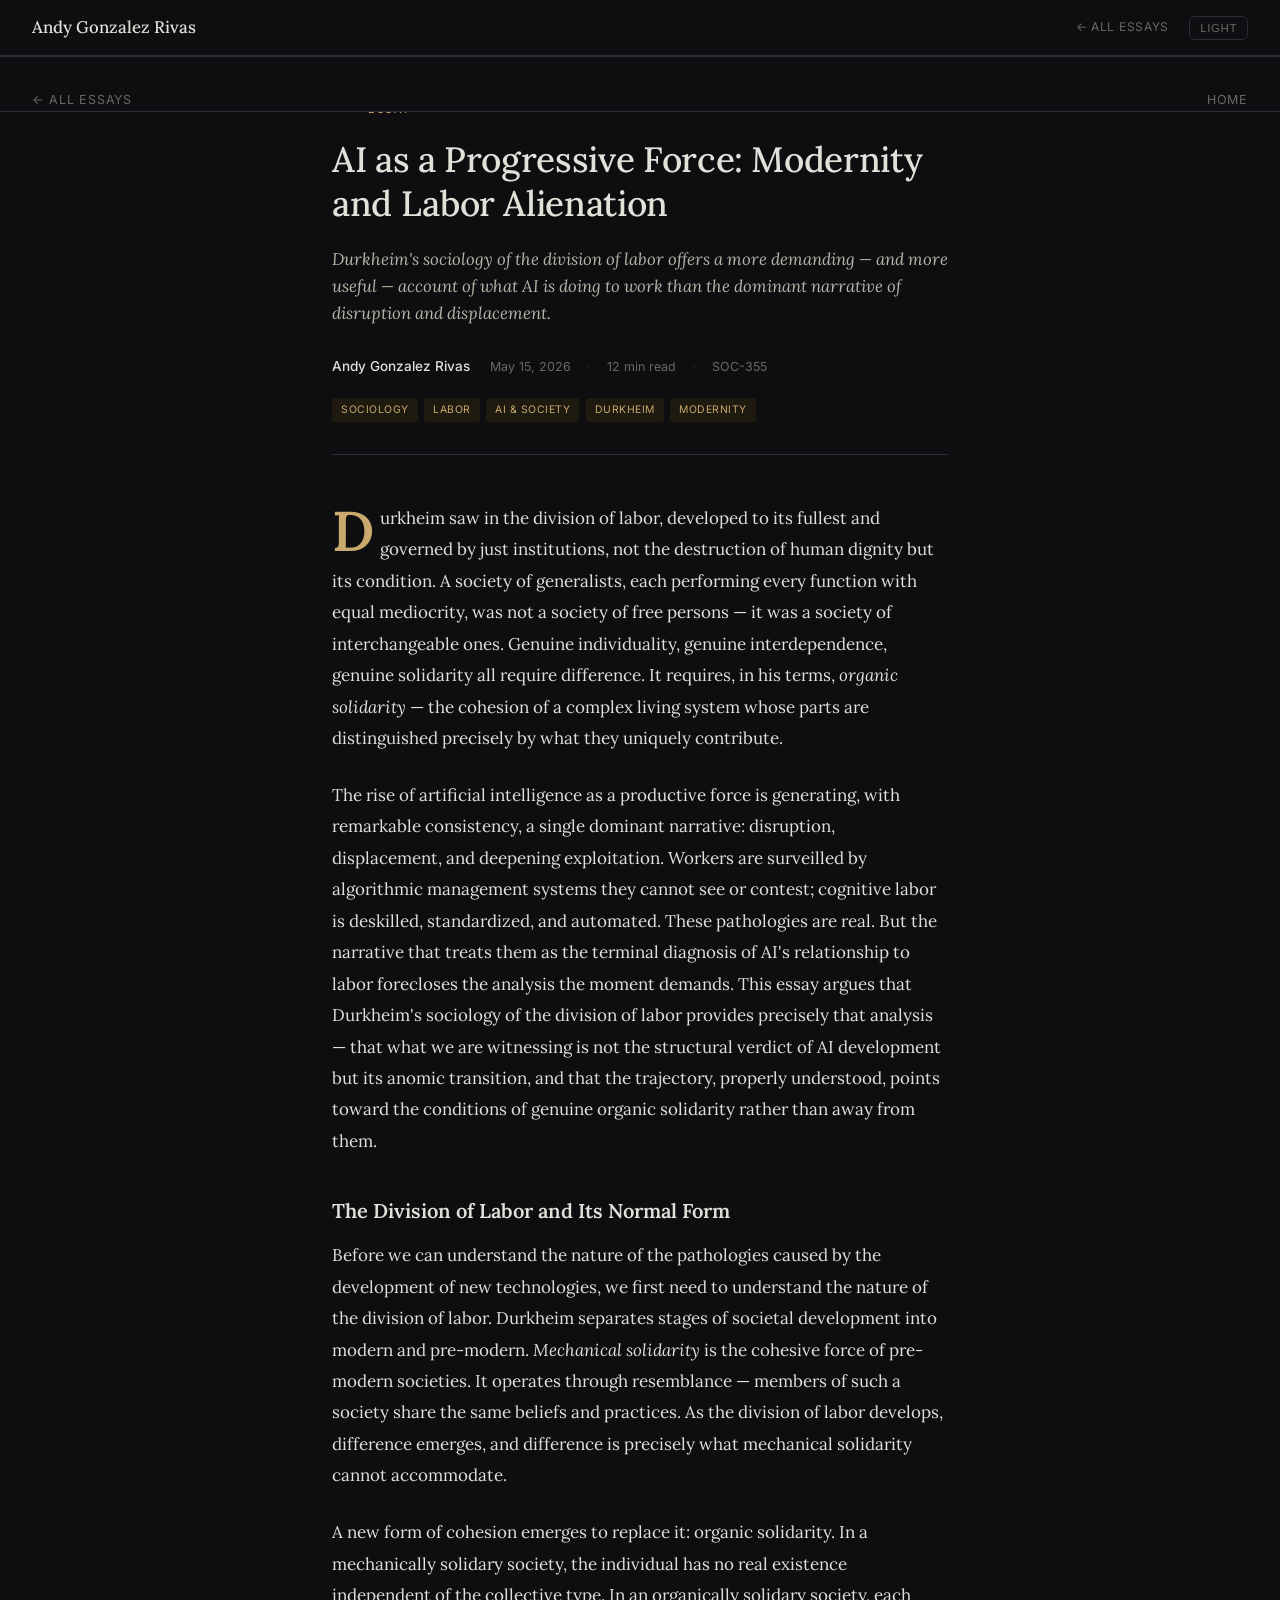
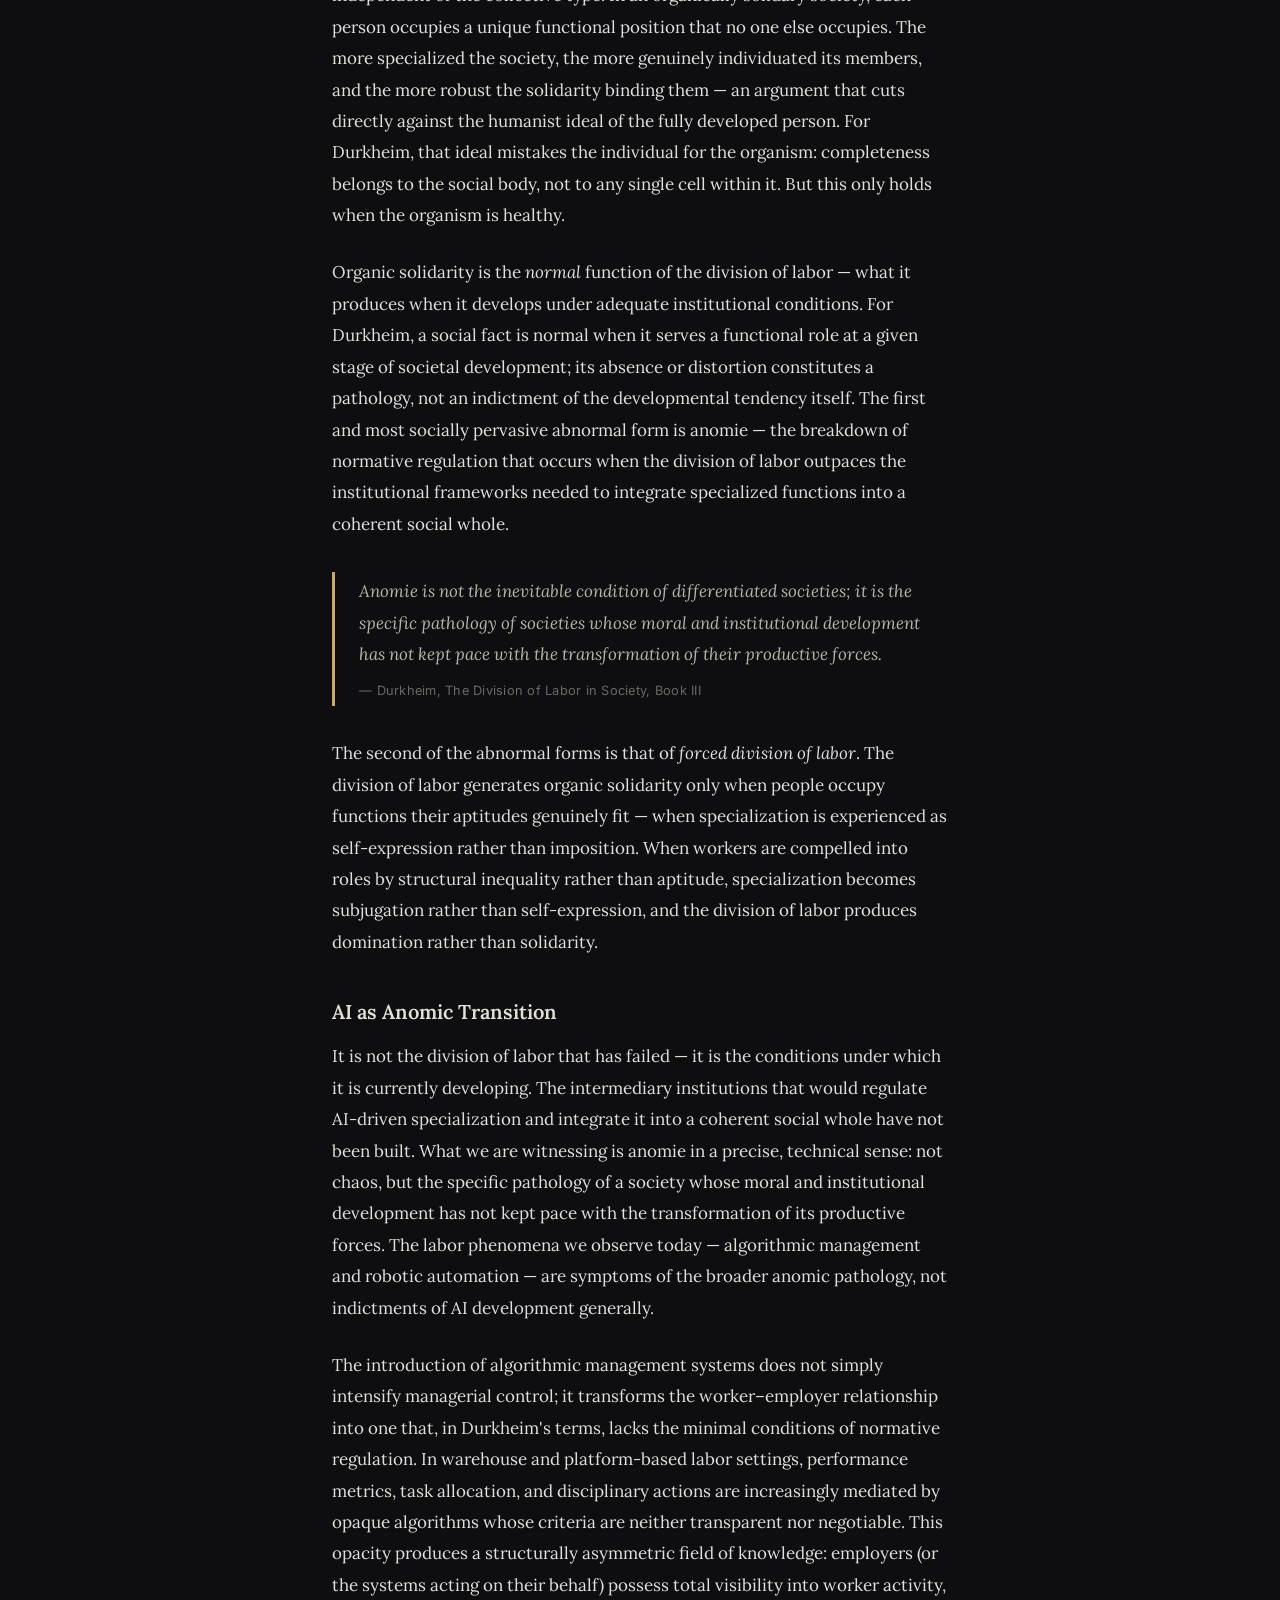
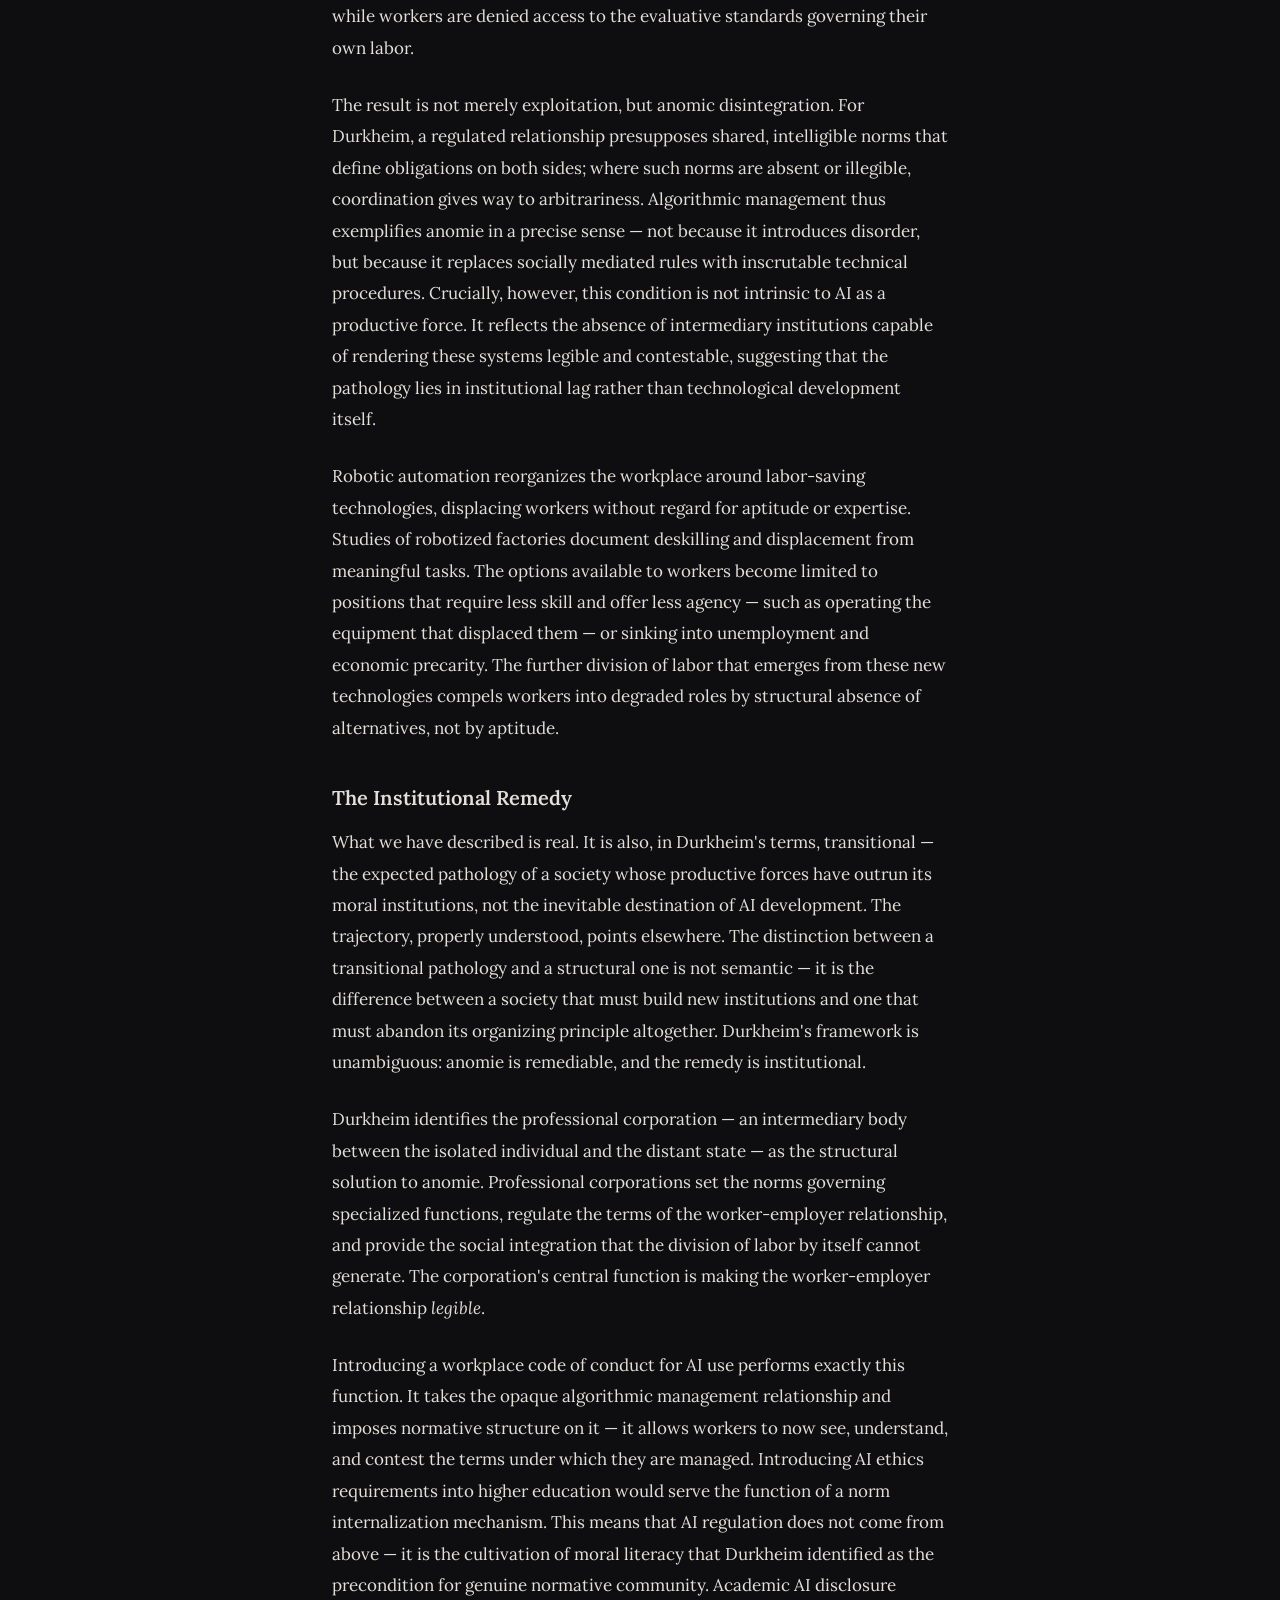
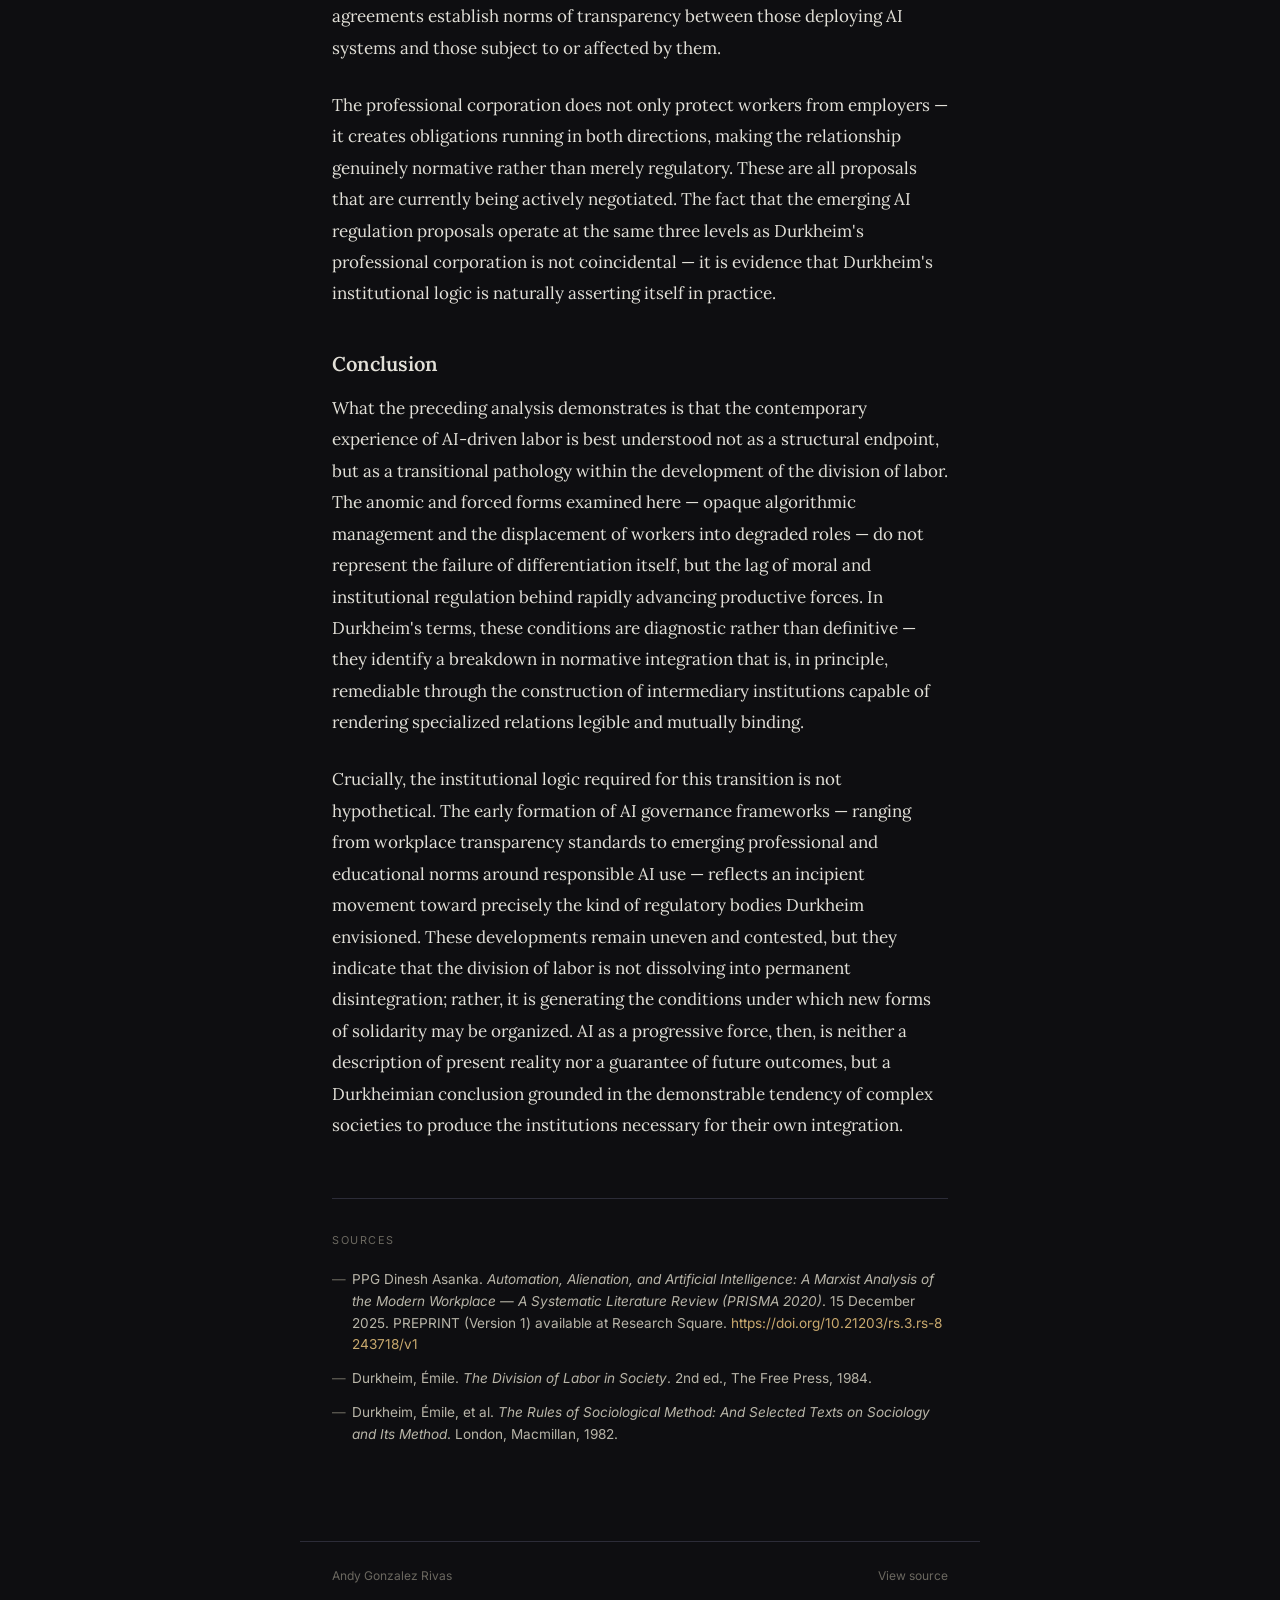
==== posts/ai-progressive-force-durkheim.html @ 1ab00a7b "Extract shared style.css; remove inline styles from all pages" ====
﻿<!DOCTYPE html>
<html lang="en" data-theme="dark">
<head>
  <meta charset="UTF-8" />
  <meta name="viewport" content="width=device-width, initial-scale=1.0" />
  <title>AI as a Progressive Force: Modernity and Labor Alienation — Andy Gonzalez Rivas</title>
  <link rel="preconnect" href="https://fonts.googleapis.com" />
  <link href="https://fonts.googleapis.com/css2?family=Lora:ital,wght@0,400;0,500;0,600;1,400;1,500&family=Inter:wght@300;400;500;600&display=swap" rel="stylesheet" />
  <link rel="stylesheet" href="../style.css" />
</head>
<body>

<nav>
  <div class="nav-logo"><a href="../index.html">Andy Gonzalez Rivas</a></div>
  <div class="nav-right">
    <a href="../index.html#essays" class="nav-back">← All essays</a>
    <button class="theme-toggle" onclick="toggleTheme()">Light</button>
  </div>
</nav>

<div class="article-wrapper">
  <header class="article-header">
    <div class="article-kicker">Essay</div>
    <h1 class="article-title">AI as a Progressive Force: Modernity and Labor Alienation</h1>
    <p class="article-subtitle">Durkheim's sociology of the division of labor offers a more demanding — and more useful — account of what AI is doing to work than the dominant narrative of disruption and displacement.</p>
    <div class="article-byline">
      <span class="byline-author">Andy Gonzalez Rivas</span>
      <div class="byline-meta">
        <span>May 15, 2026</span>
        <span class="dot">·</span>
        <span>12 min read</span>
        <span class="dot">·</span>
        <span>SOC-355</span>
      </div>
    </div>
    <div class="article-tags">
      <span class="tag">Sociology</span>
      <span class="tag">Labor</span>
      <span class="tag">AI &amp; Society</span>
      <span class="tag">Durkheim</span>
      <span class="tag">Modernity</span>
    </div>
  </header>

  <article class="article-body">

    <p>Durkheim saw in the division of labor, developed to its fullest and governed by just institutions, not the destruction of human dignity but its condition. A society of generalists, each performing every function with equal mediocrity, was not a society of free persons — it was a society of interchangeable ones. Genuine individuality, genuine interdependence, genuine solidarity all require difference. It requires, in his terms, <em>organic solidarity</em> — the cohesion of a complex living system whose parts are distinguished precisely by what they uniquely contribute.</p>

    <p>The rise of artificial intelligence as a productive force is generating, with remarkable consistency, a single dominant narrative: disruption, displacement, and deepening exploitation. Workers are surveilled by algorithmic management systems they cannot see or contest; cognitive labor is deskilled, standardized, and automated. These pathologies are real. But the narrative that treats them as the terminal diagnosis of AI's relationship to labor forecloses the analysis the moment demands. This essay argues that Durkheim's sociology of the division of labor provides precisely that analysis — that what we are witnessing is not the structural verdict of AI development but its anomic transition, and that the trajectory, properly understood, points toward the conditions of genuine organic solidarity rather than away from them.</p>

    <h2>The Division of Labor and Its Normal Form</h2>

    <p>Before we can understand the nature of the pathologies caused by the development of new technologies, we first need to understand the nature of the division of labor. Durkheim separates stages of societal development into modern and pre-modern. <em>Mechanical solidarity</em> is the cohesive force of pre-modern societies. It operates through resemblance — members of such a society share the same beliefs and practices. As the division of labor develops, difference emerges, and difference is precisely what mechanical solidarity cannot accommodate.</p>

    <p>A new form of cohesion emerges to replace it: organic solidarity. In a mechanically solidary society, the individual has no real existence independent of the collective type. In an organically solidary society, each person occupies a unique functional position that no one else occupies. The more specialized the society, the more genuinely individuated its members, and the more robust the solidarity binding them — an argument that cuts directly against the humanist ideal of the fully developed person. For Durkheim, that ideal mistakes the individual for the organism: completeness belongs to the social body, not to any single cell within it. But this only holds when the organism is healthy.</p>

    <p>Organic solidarity is the <em>normal</em> function of the division of labor — what it produces when it develops under adequate institutional conditions. For Durkheim, a social fact is normal when it serves a functional role at a given stage of societal development; its absence or distortion constitutes a pathology, not an indictment of the developmental tendency itself. The first and most socially pervasive abnormal form is anomie — the breakdown of normative regulation that occurs when the division of labor outpaces the institutional frameworks needed to integrate specialized functions into a coherent social whole.</p>

    <blockquote>
      Anomie is not the inevitable condition of differentiated societies; it is the specific pathology of societies whose moral and institutional development has not kept pace with the transformation of their productive forces.
      <cite>— Durkheim, The Division of Labor in Society, Book III</cite>
    </blockquote>

    <p>The second of the abnormal forms is that of <em>forced division of labor</em>. The division of labor generates organic solidarity only when people occupy functions their aptitudes genuinely fit — when specialization is experienced as self-expression rather than imposition. When workers are compelled into roles by structural inequality rather than aptitude, specialization becomes subjugation rather than self-expression, and the division of labor produces domination rather than solidarity.</p>

    <h2>AI as Anomic Transition</h2>

    <p>It is not the division of labor that has failed — it is the conditions under which it is currently developing. The intermediary institutions that would regulate AI-driven specialization and integrate it into a coherent social whole have not been built. What we are witnessing is anomie in a precise, technical sense: not chaos, but the specific pathology of a society whose moral and institutional development has not kept pace with the transformation of its productive forces. The labor phenomena we observe today — algorithmic management and robotic automation — are symptoms of the broader anomic pathology, not indictments of AI development generally.</p>

    <p>The introduction of algorithmic management systems does not simply intensify managerial control; it transforms the worker–employer relationship into one that, in Durkheim's terms, lacks the minimal conditions of normative regulation. In warehouse and platform-based labor settings, performance metrics, task allocation, and disciplinary actions are increasingly mediated by opaque algorithms whose criteria are neither transparent nor negotiable. This opacity produces a structurally asymmetric field of knowledge: employers (or the systems acting on their behalf) possess total visibility into worker activity, while workers are denied access to the evaluative standards governing their own labor.</p>

    <p>The result is not merely exploitation, but anomic disintegration. For Durkheim, a regulated relationship presupposes shared, intelligible norms that define obligations on both sides; where such norms are absent or illegible, coordination gives way to arbitrariness. Algorithmic management thus exemplifies anomie in a precise sense — not because it introduces disorder, but because it replaces socially mediated rules with inscrutable technical procedures. Crucially, however, this condition is not intrinsic to AI as a productive force. It reflects the absence of intermediary institutions capable of rendering these systems legible and contestable, suggesting that the pathology lies in institutional lag rather than technological development itself.</p>

    <p>Robotic automation reorganizes the workplace around labor-saving technologies, displacing workers without regard for aptitude or expertise. Studies of robotized factories document deskilling and displacement from meaningful tasks. The options available to workers become limited to positions that require less skill and offer less agency — such as operating the equipment that displaced them — or sinking into unemployment and economic precarity. The further division of labor that emerges from these new technologies compels workers into degraded roles by structural absence of alternatives, not by aptitude.</p>

    <h2>The Institutional Remedy</h2>

    <p>What we have described is real. It is also, in Durkheim's terms, transitional — the expected pathology of a society whose productive forces have outrun its moral institutions, not the inevitable destination of AI development. The trajectory, properly understood, points elsewhere. The distinction between a transitional pathology and a structural one is not semantic — it is the difference between a society that must build new institutions and one that must abandon its organizing principle altogether. Durkheim's framework is unambiguous: anomie is remediable, and the remedy is institutional.</p>

    <p>Durkheim identifies the professional corporation — an intermediary body between the isolated individual and the distant state — as the structural solution to anomie. Professional corporations set the norms governing specialized functions, regulate the terms of the worker-employer relationship, and provide the social integration that the division of labor by itself cannot generate. The corporation's central function is making the worker-employer relationship <em>legible</em>.</p>

    <p>Introducing a workplace code of conduct for AI use performs exactly this function. It takes the opaque algorithmic management relationship and imposes normative structure on it — it allows workers to now see, understand, and contest the terms under which they are managed. Introducing AI ethics requirements into higher education would serve the function of a norm internalization mechanism. This means that AI regulation does not come from above — it is the cultivation of moral literacy that Durkheim identified as the precondition for genuine normative community. Academic AI disclosure agreements establish norms of transparency between those deploying AI systems and those subject to or affected by them.</p>

    <p>The professional corporation does not only protect workers from employers — it creates obligations running in both directions, making the relationship genuinely normative rather than merely regulatory. These are all proposals that are currently being actively negotiated. The fact that the emerging AI regulation proposals operate at the same three levels as Durkheim's professional corporation is not coincidental — it is evidence that Durkheim's institutional logic is naturally asserting itself in practice.</p>

    <h2>Conclusion</h2>

    <p>What the preceding analysis demonstrates is that the contemporary experience of AI-driven labor is best understood not as a structural endpoint, but as a transitional pathology within the development of the division of labor. The anomic and forced forms examined here — opaque algorithmic management and the displacement of workers into degraded roles — do not represent the failure of differentiation itself, but the lag of moral and institutional regulation behind rapidly advancing productive forces. In Durkheim's terms, these conditions are diagnostic rather than definitive — they identify a breakdown in normative integration that is, in principle, remediable through the construction of intermediary institutions capable of rendering specialized relations legible and mutually binding.</p>

    <p>Crucially, the institutional logic required for this transition is not hypothetical. The early formation of AI governance frameworks — ranging from workplace transparency standards to emerging professional and educational norms around responsible AI use — reflects an incipient movement toward precisely the kind of regulatory bodies Durkheim envisioned. These developments remain uneven and contested, but they indicate that the division of labor is not dissolving into permanent disintegration; rather, it is generating the conditions under which new forms of solidarity may be organized. AI as a progressive force, then, is neither a description of present reality nor a guarantee of future outcomes, but a Durkheimian conclusion grounded in the demonstrable tendency of complex societies to produce the institutions necessary for their own integration.</p>

  </article>

  <section class="article-sources">
    <div class="sources-label">Sources</div>
    <ul class="sources-list">
      <li>PPG Dinesh Asanka. <em>Automation, Alienation, and Artificial Intelligence: A Marxist Analysis of the Modern Workplace — A Systematic Literature Review (PRISMA 2020)</em>. 15 December 2025. PREPRINT (Version 1) available at Research Square. <a href="https://doi.org/10.21203/rs.3.rs-8243718/v1" target="_blank">https://doi.org/10.21203/rs.3.rs-8243718/v1</a></li>
      <li>Durkheim, Émile. <em>The Division of Labor in Society</em>. 2nd ed., The Free Press, 1984.</li>
      <li>Durkheim, Émile, et al. <em>The Rules of Sociological Method: And Selected Texts on Sociology and Its Method</em>. London, Macmillan, 1982.</li>
    </ul>
  </section>

  <nav class="post-nav">
    <a href="../index.html#essays">← All essays</a>
    <a href="../index.html">Home</a>
  </nav>
</div>

<footer>
  <span>Andy Gonzalez Rivas</span>
  <a href="https://github.com/andy00091/andy00091.github.io" target="_blank">View source</a>
</footer>

<script>
  function toggleTheme() {
    const root = document.documentElement;
    const next = root.getAttribute('data-theme') === 'dark' ? 'light' : 'dark';
    root.setAttribute('data-theme', next);
    document.querySelector('.theme-toggle').textContent = next === 'dark' ? 'Light' : 'Dark';
    localStorage.setItem('theme', next);
  }
  const saved = localStorage.getItem('theme');
  if (saved) {
    document.documentElement.setAttribute('data-theme', saved);
    document.querySelector('.theme-toggle').textContent = saved === 'dark' ? 'Light' : 'Dark';
  }
</script>
</body>
</html>
---- style.css ----
/* ============================================================
   Tokens
   ============================================================ */
:root[data-theme="dark"] {
  --bg: #0e0e11;
  --bg2: #16161b;
  --bg3: #1e1e25;
  --border: #2c2c38;
  --text: #e2e0d8;
  --text-secondary: #b8b5a8;
  --muted: #6b6860;
  --accent: #c9a96e;
  --accent2: #d4b483;
  --tag-bg: #1e1a10;
  --tag-text: #c9a96e;
}
:root[data-theme="light"] {
  --bg: #f7f5f0;
  --bg2: #ffffff;
  --bg3: #eeebe4;
  --border: #dedad0;
  --text: #1a1814;
  --text-secondary: #4a4640;
  --muted: #9a9488;
  --accent: #8b6914;
  --accent2: #a07c1e;
  --tag-bg: #f0e8d4;
  --tag-text: #8b6914;
}

/* ============================================================
   Reset & base
   ============================================================ */
*, *::before, *::after { box-sizing: border-box; margin: 0; padding: 0; }
html { scroll-behavior: smooth; }

body {
  background: var(--bg);
  color: var(--text);
  font-family: 'Inter', sans-serif;
  font-size: 15px;
  line-height: 1.7;
  transition: background 0.3s, color 0.3s;
}

a { color: var(--accent); text-decoration: none; }
a:hover { text-decoration: underline; }

/* ============================================================
   Nav
   ============================================================ */
nav {
  position: fixed; top: 0; left: 0; right: 0; z-index: 100;
  display: flex; align-items: center; justify-content: space-between;
  padding: 0 2rem;
  height: 56px;
  background: var(--bg);
  border-bottom: 1px solid var(--border);
}
.nav-logo {
  font-family: 'Lora', serif;
  font-size: 1.05rem;
  font-weight: 500;
  color: var(--text);
}
.nav-logo a { color: inherit; }
.nav-logo a:hover { text-decoration: none; opacity: 0.75; }

.nav-links {
  display: flex; align-items: center; gap: 1.75rem;
}
.nav-links a,
.nav-back {
  font-size: 0.75rem;
  letter-spacing: 0.06em;
  text-transform: uppercase;
  color: var(--muted);
  transition: color 0.2s;
}
.nav-links a:hover,
.nav-back:hover { color: var(--accent); text-decoration: none; }

.nav-right { display: flex; align-items: center; gap: 1.25rem; }

.theme-toggle {
  background: none;
  border: 1px solid var(--border);
  color: var(--muted);
  border-radius: 6px;
  padding: 5px 10px;
  cursor: pointer;
  font-size: 0.72rem;
  letter-spacing: 0.05em;
  text-transform: uppercase;
  transition: all 0.2s;
}
.theme-toggle:hover { color: var(--text); border-color: var(--accent); }

/* ============================================================
   Shared primitives
   ============================================================ */
.tag {
  font-size: 0.65rem;
  background: var(--tag-bg);
  color: var(--tag-text);
  padding: 3px 9px;
  border-radius: 3px;
  letter-spacing: 0.05em;
  text-transform: uppercase;
}

.section-label,
.article-kicker-plain {
  font-size: 0.68rem;
  letter-spacing: 0.14em;
  text-transform: uppercase;
  color: var(--muted);
  margin-bottom: 2.5rem;
}

.btn {
  display: inline-flex; align-items: center; gap: 0.4rem;
  padding: 0.55rem 1.2rem;
  border-radius: 6px;
  font-size: 0.8rem;
  font-weight: 500;
  letter-spacing: 0.04em;
  cursor: pointer;
  transition: all 0.2s;
  border: none;
  text-transform: uppercase;
}
.btn-primary { background: var(--accent); color: var(--bg); }
.btn-primary:hover { opacity: 0.88; text-decoration: none; color: var(--bg); }
.btn-ghost { background: transparent; color: var(--muted); border: 1px solid var(--border); }
.btn-ghost:hover { color: var(--text); border-color: var(--accent); text-decoration: none; }

.rule hr { border: none; border-top: 1px solid var(--border); }

/* ============================================================
   Footer
   ============================================================ */
footer {
  border-top: 1px solid var(--border);
  padding: 1.5rem 2rem;
  max-width: 680px;
  margin: 0 auto;
  display: flex;
  justify-content: space-between;
  font-size: 0.75rem;
  color: var(--muted);
}
footer a { color: var(--muted); }
footer a:hover { color: var(--accent); text-decoration: none; }

/* ============================================================
   Index — Hero
   ============================================================ */
.hero {
  max-width: 680px;
  margin: 0 auto;
  padding: 130px 2rem 70px;
}
.hero-kicker {
  font-size: 0.72rem;
  letter-spacing: 0.14em;
  text-transform: uppercase;
  color: var(--accent);
  margin-bottom: 1.5rem;
}
.hero h1 {
  font-family: 'Lora', serif;
  font-size: clamp(2rem, 4.5vw, 3rem);
  font-weight: 500;
  line-height: 1.2;
  letter-spacing: -0.01em;
  margin-bottom: 1.25rem;
  color: var(--text);
}
.hero h1 em { font-style: italic; color: var(--accent2); }
.hero-bio {
  font-size: 1rem;
  color: var(--text-secondary);
  line-height: 1.75;
  max-width: 520px;
  margin-bottom: 2rem;
}
.hero-actions { display: flex; gap: 0.75rem; flex-wrap: wrap; }

/* ============================================================
   Index — Posts
   ============================================================ */
.posts-section {
  max-width: 680px;
  margin: 0 auto;
  padding: 3.5rem 2rem 5rem;
}

.featured-post {
  border: 1px solid var(--border);
  border-radius: 10px;
  background: var(--bg2);
  padding: 2rem 2rem 1.75rem;
  margin-bottom: 0.5rem;
  position: relative;
  overflow: hidden;
  cursor: pointer;
  transition: border-color 0.2s;
}
.featured-post::after {
  content: '';
  position: absolute;
  left: 0; top: 0; bottom: 0;
  width: 3px;
  background: var(--accent);
  border-radius: 2px 0 0 2px;
}
.featured-post:hover { border-color: var(--accent); }
.featured-kicker {
  font-size: 0.65rem;
  letter-spacing: 0.12em;
  text-transform: uppercase;
  color: var(--accent);
  margin-bottom: 0.75rem;
}
.featured-post .post-title {
  font-family: 'Lora', serif;
  font-size: 1.35rem;
  font-weight: 500;
  line-height: 1.35;
  color: var(--text);
  margin-bottom: 0.6rem;
}
.featured-post:hover .post-title { color: var(--accent2); }

.post-list { display: flex; flex-direction: column; }
.post-item {
  padding: 1.75rem 0;
  border-bottom: 1px solid var(--border);
  cursor: pointer;
}
.post-item:last-child { border-bottom: none; }
.post-item .post-title {
  font-family: 'Lora', serif;
  font-size: 1.05rem;
  font-weight: 500;
  color: var(--text);
  line-height: 1.4;
  margin-bottom: 0.45rem;
  transition: color 0.2s;
}
.post-item:hover .post-title { color: var(--accent); }

.post-excerpt {
  font-size: 0.9rem;
  color: var(--text-secondary);
  line-height: 1.65;
  margin-bottom: 1rem;
}
.post-meta {
  display: flex;
  align-items: center;
  gap: 1rem;
  flex-wrap: wrap;
}
.post-date { font-size: 0.72rem; color: var(--muted); letter-spacing: 0.04em; }
.post-read-time { font-size: 0.72rem; color: var(--muted); }
.post-tags { display: flex; gap: 0.4rem; flex-wrap: wrap; }

/* ============================================================
   Index — About
   ============================================================ */
.about-section {
  max-width: 680px;
  margin: 0 auto;
  padding: 0 2rem 6rem;
}
.about-card {
  background: var(--bg2);
  border: 1px solid var(--border);
  border-radius: 10px;
  padding: 2rem;
}
.about-card h3 {
  font-family: 'Lora', serif;
  font-size: 1rem;
  font-weight: 500;
  margin-bottom: 0.75rem;
}
.about-card p {
  font-size: 0.9rem;
  color: var(--text-secondary);
  line-height: 1.75;
  margin-bottom: 1rem;
}
.about-links { display: flex; gap: 1rem; flex-wrap: wrap; }
.about-links a {
  font-size: 0.75rem;
  letter-spacing: 0.06em;
  text-transform: uppercase;
  color: var(--muted);
  transition: color 0.2s;
}
.about-links a:hover { color: var(--accent); text-decoration: none; }

/* ============================================================
   Post page — Article
   ============================================================ */
.article-wrapper {
  max-width: 680px;
  margin: 0 auto;
  padding: 100px 2rem 6rem;
}

.article-header {
  margin-bottom: 3rem;
  padding-bottom: 2rem;
  border-bottom: 1px solid var(--border);
}
.article-kicker {
  font-size: 0.68rem;
  letter-spacing: 0.14em;
  text-transform: uppercase;
  color: var(--accent);
  margin-bottom: 1.25rem;
  display: flex;
  align-items: center;
  gap: 0.75rem;
}
.article-kicker::before {
  content: '';
  display: inline-block;
  width: 24px;
  height: 1px;
  background: var(--accent);
}
.article-title {
  font-family: 'Lora', serif;
  font-size: clamp(1.6rem, 4vw, 2.2rem);
  font-weight: 500;
  line-height: 1.25;
  letter-spacing: -0.01em;
  color: var(--text);
  margin-bottom: 1.25rem;
}
.article-subtitle {
  font-family: 'Lora', serif;
  font-size: 1.05rem;
  font-style: italic;
  color: var(--text-secondary);
  line-height: 1.6;
  margin-bottom: 1.75rem;
}
.article-byline {
  display: flex;
  align-items: center;
  gap: 1.25rem;
  flex-wrap: wrap;
}
.byline-author { font-size: 0.85rem; font-weight: 500; color: var(--text); }
.byline-meta { display: flex; gap: 1rem; align-items: center; }
.byline-meta span { font-size: 0.78rem; color: var(--muted); }
.byline-meta .dot { opacity: 0.4; }
.article-tags { display: flex; gap: 0.4rem; flex-wrap: wrap; margin-top: 1.25rem; }

.article-body {
  font-family: 'Lora', serif;
  font-size: 1.0625rem;
  line-height: 1.85;
  color: var(--text);
}
.article-body p { margin-bottom: 1.6rem; }
.article-body p:first-child::first-letter {
  font-size: 3.5rem;
  font-weight: 600;
  line-height: 0.85;
  float: left;
  margin-right: 0.1em;
  margin-top: 0.08em;
  color: var(--accent);
  font-family: 'Lora', serif;
}
.article-body h2 {
  font-family: 'Lora', serif;
  font-size: 1.25rem;
  font-weight: 600;
  color: var(--text);
  margin: 2.5rem 0 1rem;
  line-height: 1.35;
}
.article-body blockquote {
  border-left: 3px solid var(--accent);
  margin: 2rem 0;
  padding: 0.25rem 0 0.25rem 1.5rem;
  font-style: italic;
  color: var(--text-secondary);
}
.article-body cite {
  display: block;
  font-style: normal;
  font-size: 0.8rem;
  color: var(--muted);
  margin-top: 0.5rem;
  font-family: 'Inter', sans-serif;
  letter-spacing: 0.02em;
}

.article-sources {
  margin-top: 3.5rem;
  padding-top: 2rem;
  border-top: 1px solid var(--border);
}
.sources-label {
  font-family: 'Inter', sans-serif;
  font-size: 0.68rem;
  letter-spacing: 0.14em;
  text-transform: uppercase;
  color: var(--muted);
  margin-bottom: 1.25rem;
}
.sources-list { list-style: none; display: flex; flex-direction: column; gap: 0.75rem; }
.sources-list li {
  font-family: 'Inter', sans-serif;
  font-size: 0.85rem;
  color: var(--text-secondary);
  line-height: 1.6;
  padding-left: 1.25rem;
  position: relative;
}
.sources-list li::before { content: '—'; position: absolute; left: 0; color: var(--muted); }
.sources-list a { color: var(--accent); word-break: break-all; }

.post-nav {
  margin-top: 3.5rem;
  padding-top: 2rem;
  border-top: 1px solid var(--border);
  display: flex;
  justify-content: space-between;
  align-items: center;
}
.post-nav a {
  font-size: 0.78rem;
  letter-spacing: 0.06em;
  text-transform: uppercase;
  color: var(--muted);
  transition: color 0.2s;
}
.post-nav a:hover { color: var(--accent); text-decoration: none; }

/* ============================================================
   Responsive
   ============================================================ */
@media (max-width: 560px) {
  nav { padding: 0 1.25rem; }
  .hero, .posts-section, .about-section, .rule, .article-wrapper { padding-left: 1.25rem; padding-right: 1.25rem; }
  .article-body p:first-child::first-letter { font-size: 2.8rem; }
  footer { flex-direction: column; gap: 0.5rem; text-align: center; }
}
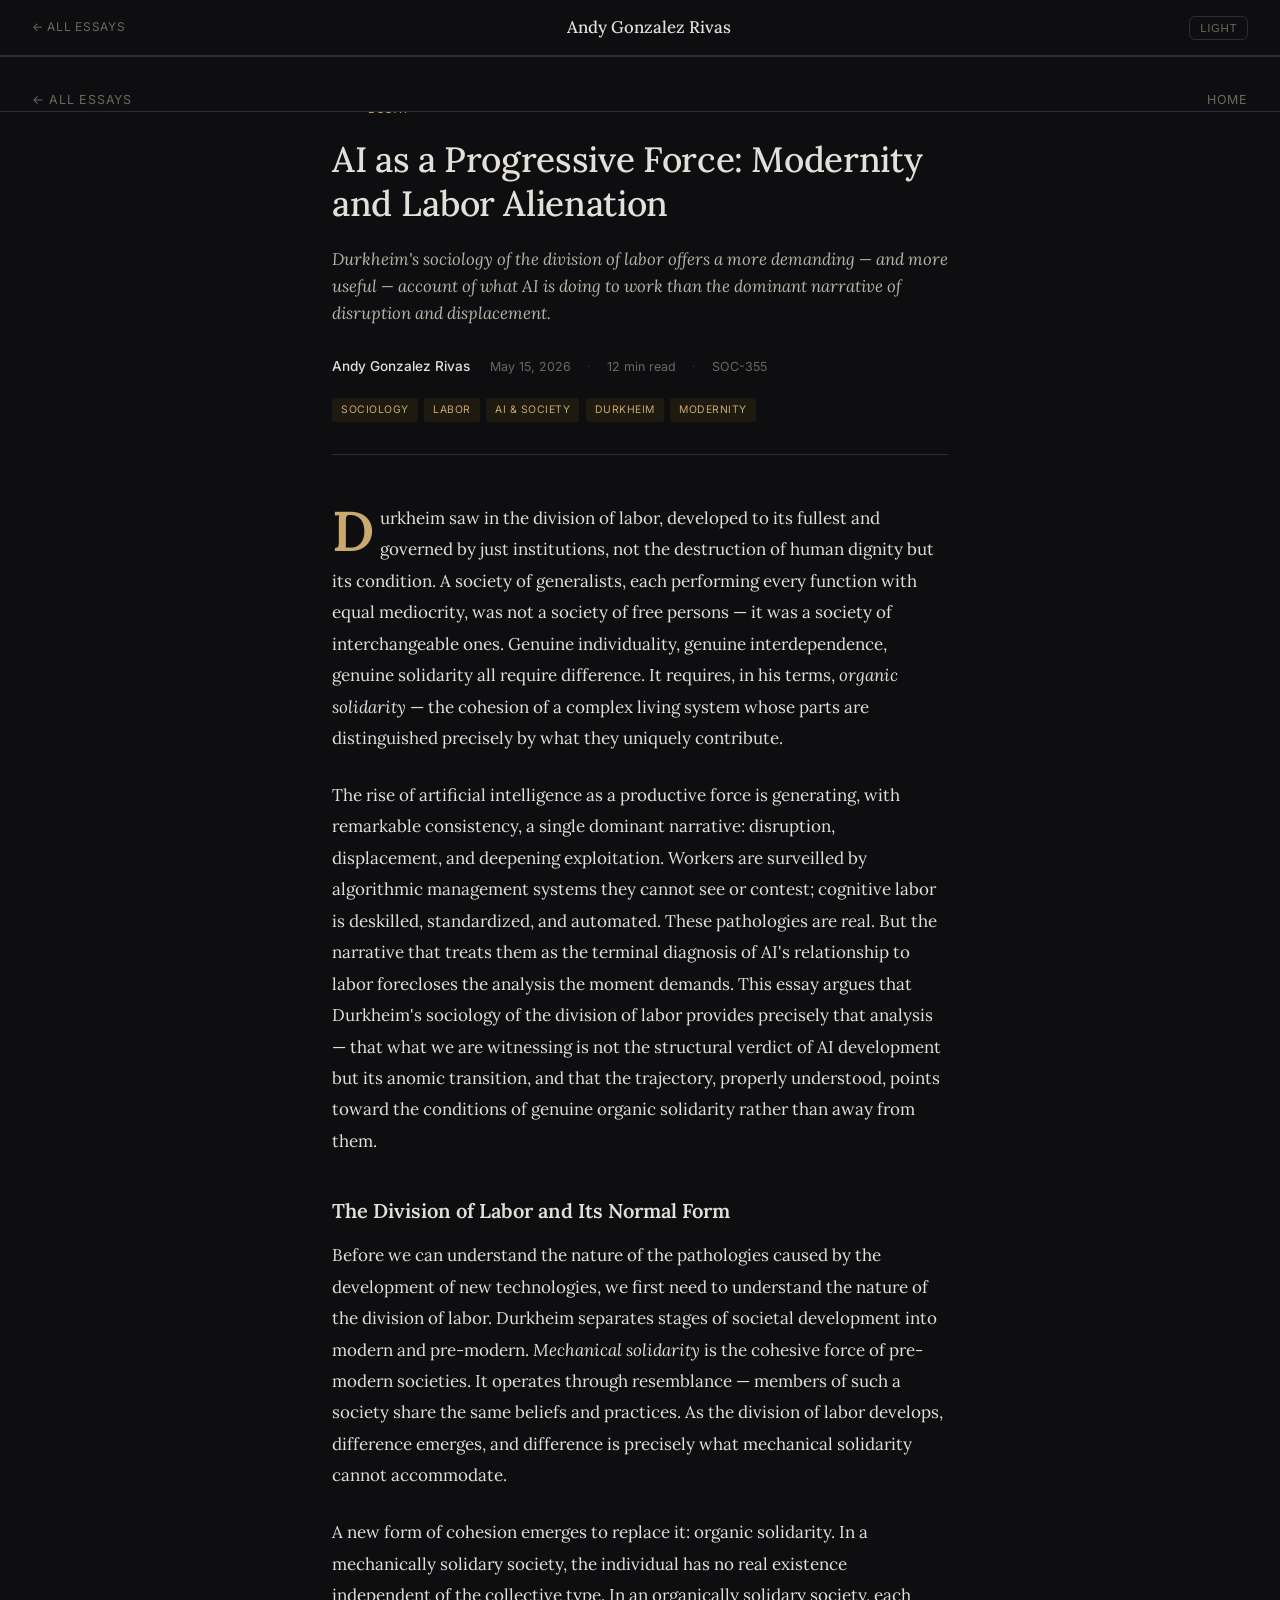
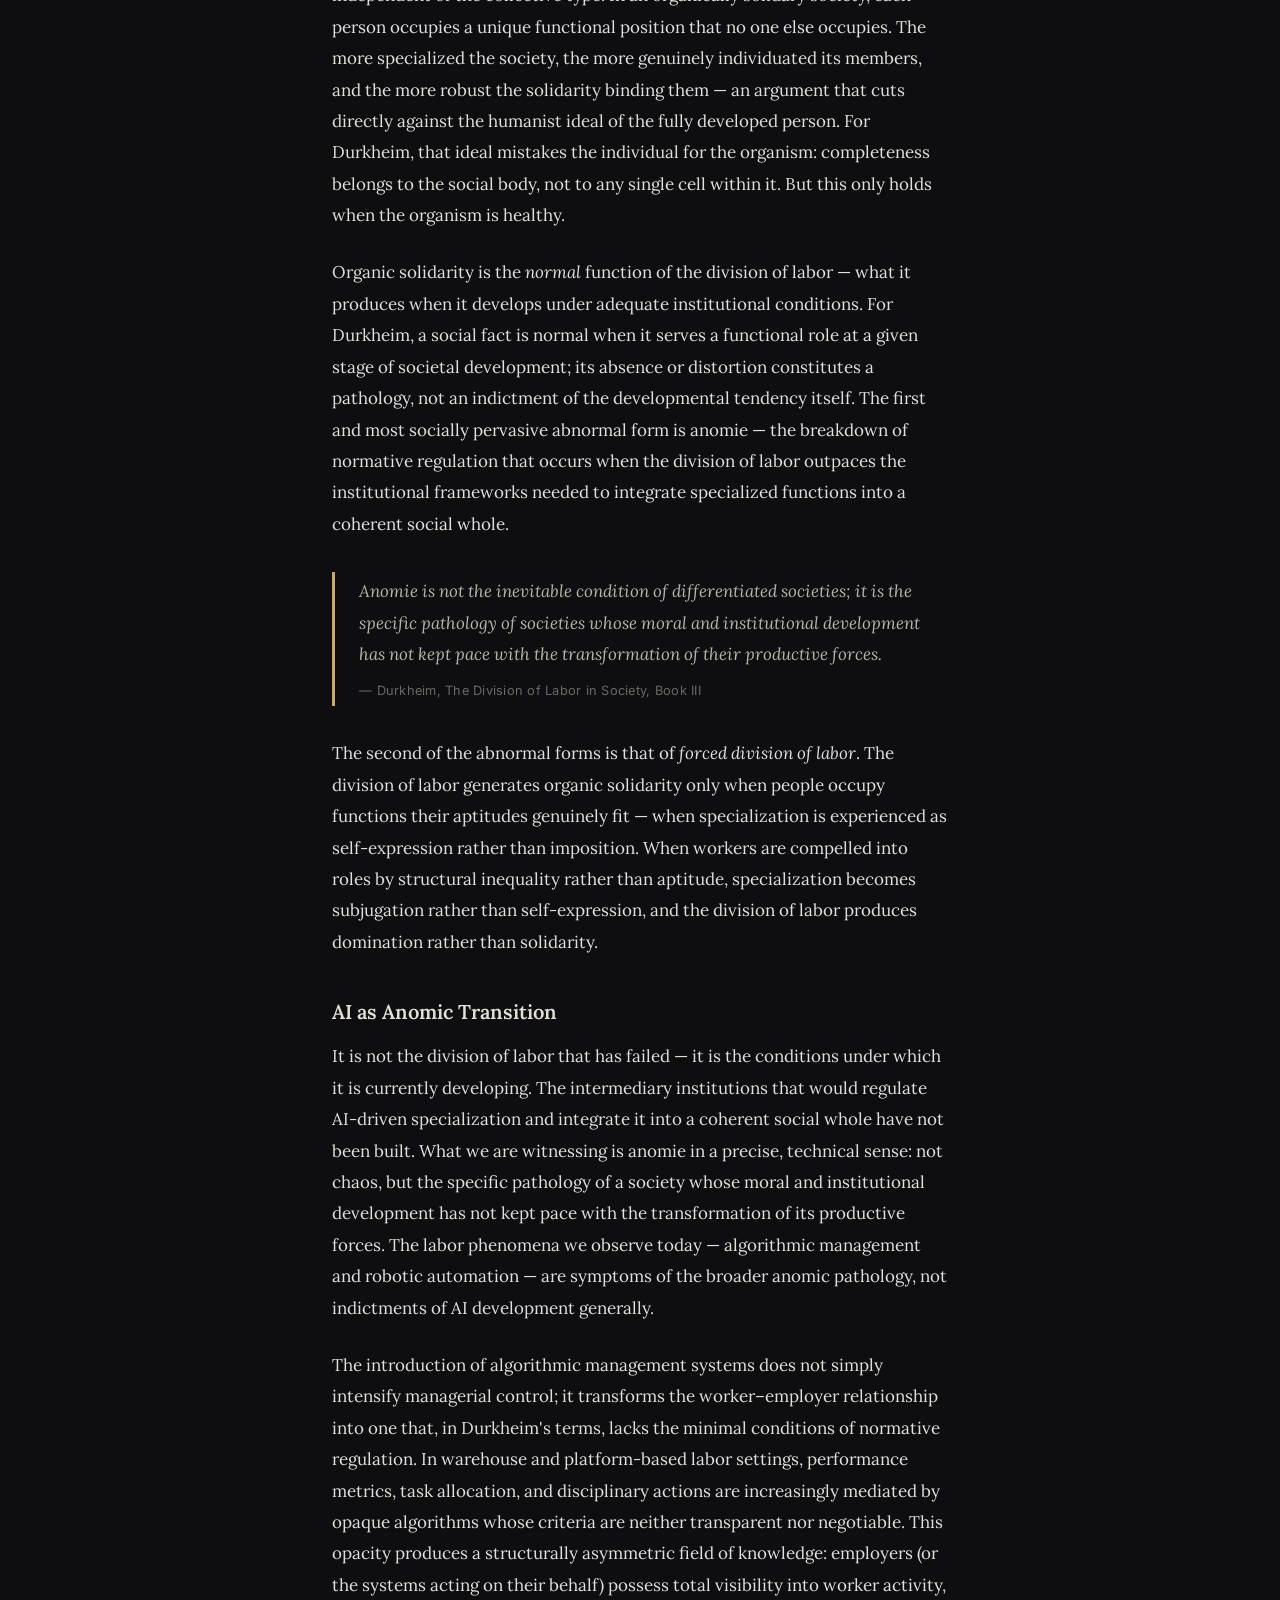
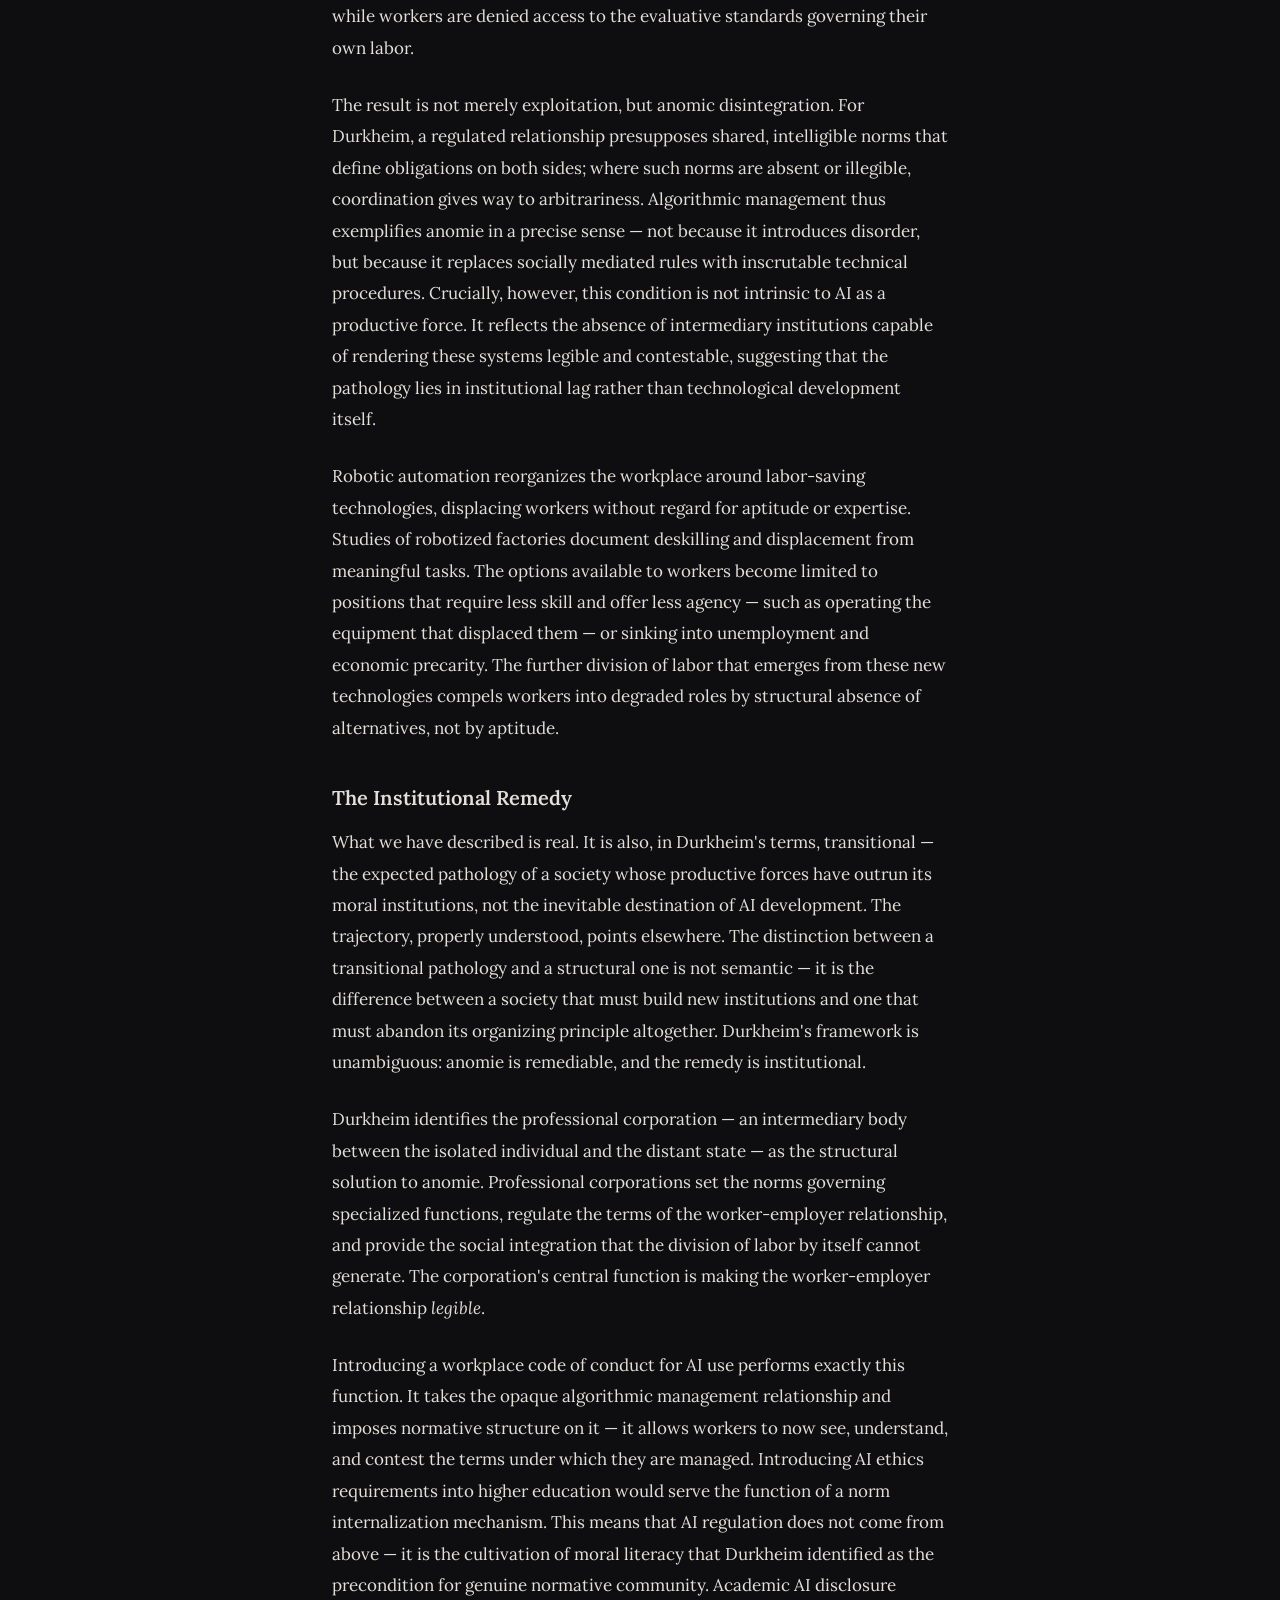
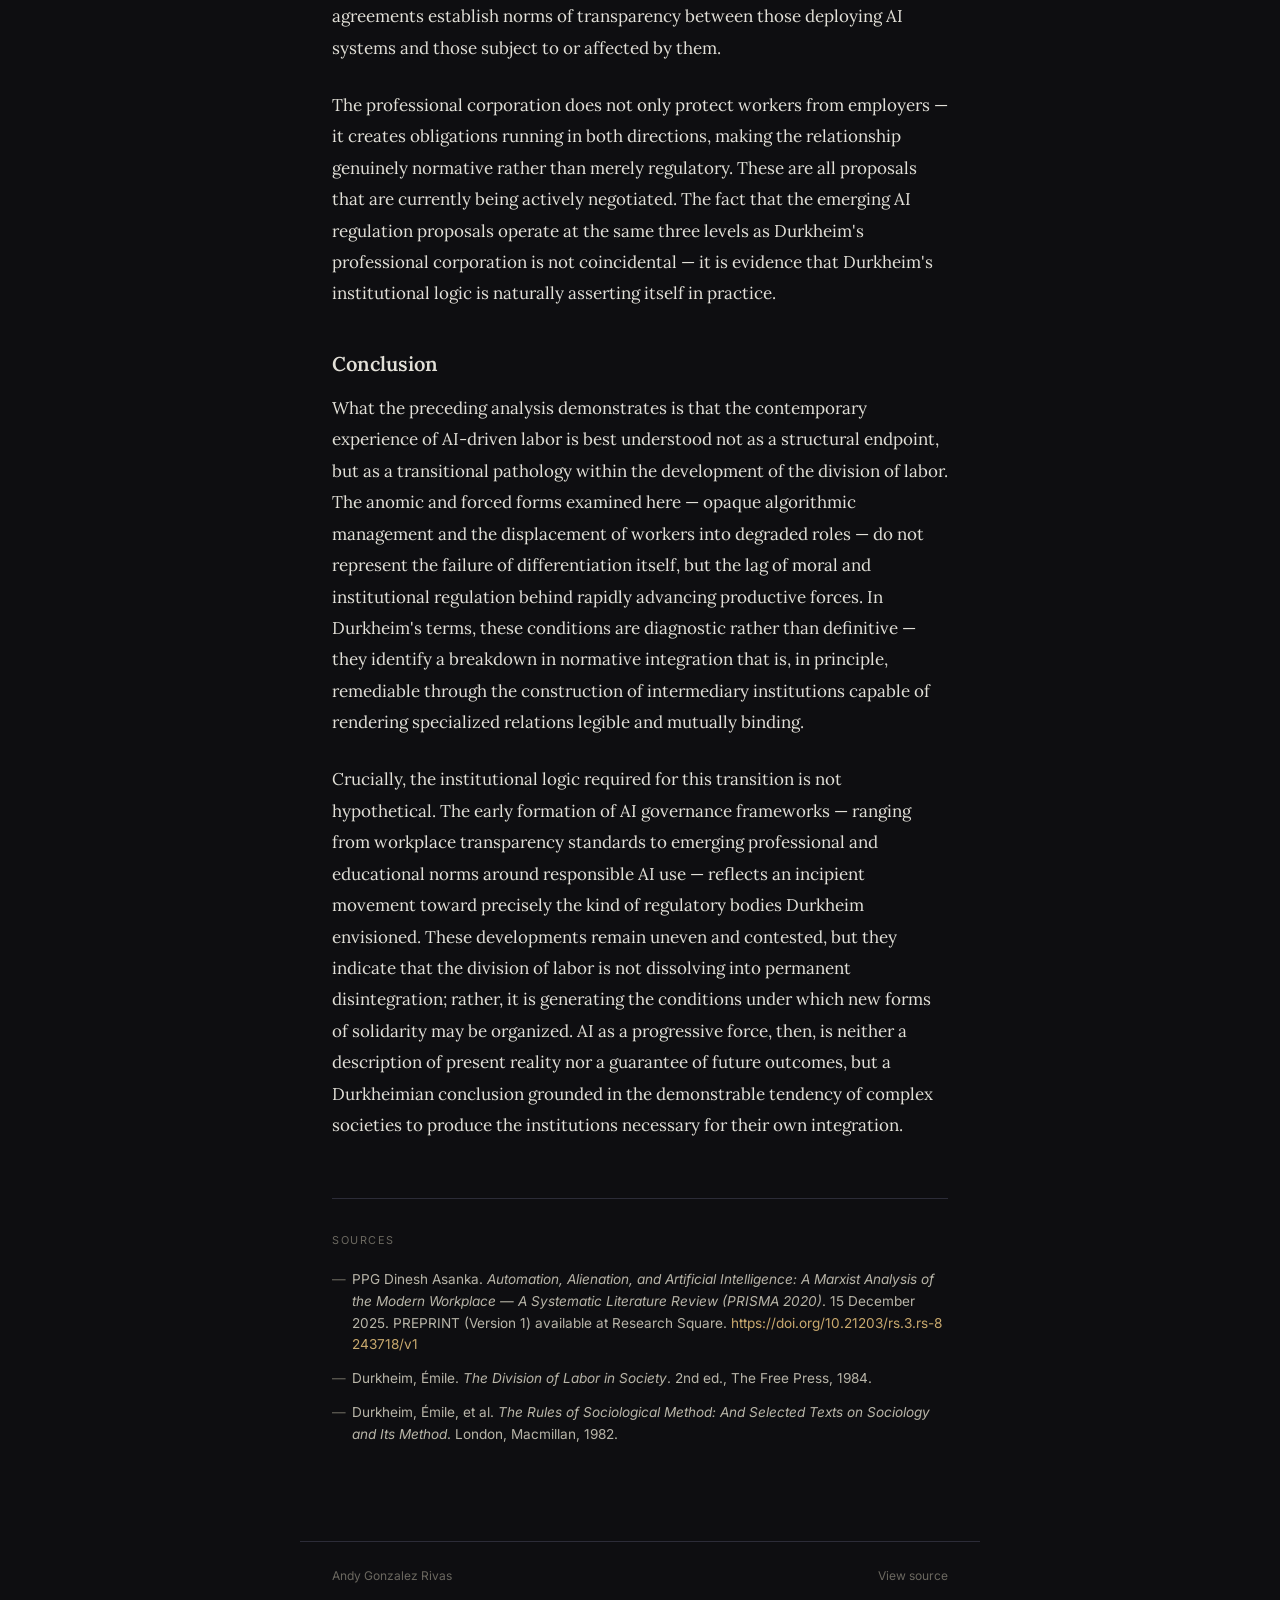
==== commit c0c6a261: "Fix mobile nav wrapping and post page nav layout" ====
--- a/posts/ai-progressive-force-durkheim.html
+++ b/posts/ai-progressive-force-durkheim.html
@@ -4,6 +4,27 @@
   <meta charset="UTF-8" />
   <meta name="viewport" content="width=device-width, initial-scale=1.0" />
   <title>AI as a Progressive Force: Modernity and Labor Alienation — Andy Gonzalez Rivas</title>
+  <meta name="description" content="Durkheim's sociology of the division of labor offers a more demanding account of what AI is doing to work than the dominant narrative of disruption and displacement." />
+  <meta name="author" content="Andy Gonzalez Rivas" />
+  <link rel="canonical" href="https://andy00091.github.io/posts/ai-progressive-force-durkheim.html" />
+
+  <!-- Open Graph -->
+  <meta property="og:type" content="article" />
+  <meta property="og:url" content="https://andy00091.github.io/posts/ai-progressive-force-durkheim.html" />
+  <meta property="og:title" content="AI as a Progressive Force: Modernity and Labor Alienation" />
+  <meta property="og:description" content="Durkheim's sociology of the division of labor offers a more demanding account of what AI is doing to work than the dominant narrative of disruption and displacement." />
+  <meta property="og:site_name" content="Andy Gonzalez Rivas" />
+  <meta property="article:published_time" content="2026-05-15" />
+  <meta property="article:author" content="Andy Gonzalez Rivas" />
+  <meta property="article:tag" content="Sociology" />
+  <meta property="article:tag" content="Labor" />
+  <meta property="article:tag" content="AI &amp; Society" />
+  <meta property="article:tag" content="Durkheim" />
+
+  <!-- Twitter / X card -->
+  <meta name="twitter:card" content="summary" />
+  <meta name="twitter:title" content="AI as a Progressive Force: Modernity and Labor Alienation" />
+  <meta name="twitter:description" content="Durkheim's sociology of the division of labor offers a more demanding account of what AI is doing to work than the dominant narrative of disruption and displacement." />
   <link rel="preconnect" href="https://fonts.googleapis.com" />
   <link href="https://fonts.googleapis.com/css2?family=Lora:ital,wght@0,400;0,500;0,600;1,400;1,500&family=Inter:wght@300;400;500;600&display=swap" rel="stylesheet" />
   <link rel="stylesheet" href="../style.css" />
@@ -11,11 +32,9 @@
 <body>
 
 <nav>
+  <a href="../index.html#essays" class="nav-back">← All essays</a>
   <div class="nav-logo"><a href="../index.html">Andy Gonzalez Rivas</a></div>
-  <div class="nav-right">
-    <a href="../index.html#essays" class="nav-back">← All essays</a>
-    <button class="theme-toggle" onclick="toggleTheme()">Light</button>
-  </div>
+  <button class="theme-toggle" onclick="toggleTheme()">Light</button>
 </nav>
 
 <div class="article-wrapper">
--- a/style.css
+++ b/style.css
@@ -62,12 +62,19 @@
   font-size: 1.05rem;
   font-weight: 500;
   color: var(--text);
+  white-space: nowrap;
+  overflow: hidden;
+  text-overflow: ellipsis;
+  min-width: 0;
+  flex-shrink: 1;
+  margin-right: 1rem;
 }
 .nav-logo a { color: inherit; }
 .nav-logo a:hover { text-decoration: none; opacity: 0.75; }
 
 .nav-links {
   display: flex; align-items: center; gap: 1.75rem;
+  flex-shrink: 0;
 }
 .nav-links a,
 .nav-back {
@@ -76,11 +83,12 @@
   text-transform: uppercase;
   color: var(--muted);
   transition: color 0.2s;
+  white-space: nowrap;
 }
 .nav-links a:hover,
 .nav-back:hover { color: var(--accent); text-decoration: none; }
 
-.nav-right { display: flex; align-items: center; gap: 1.25rem; }
+.nav-right { display: flex; align-items: center; gap: 1.25rem; flex-shrink: 0; }
 
 .theme-toggle {
   background: none;
@@ -451,7 +459,12 @@
    Responsive
    ============================================================ */
 @media (max-width: 560px) {
-  nav { padding: 0 1.25rem; }
+  nav { padding: 0 1.25rem; gap: 0.5rem; }
+  /* Truncate long logo name on small screens */
+  .nav-logo { font-size: 0.9rem; }
+  /* Hide secondary nav links on mobile to avoid overflow */
+  [data-hide-sm] { display: none; }
+  .nav-links { gap: 1rem; }
   .hero, .posts-section, .about-section, .rule, .article-wrapper { padding-left: 1.25rem; padding-right: 1.25rem; }
   .article-body p:first-child::first-letter { font-size: 2.8rem; }
   footer { flex-direction: column; gap: 0.5rem; text-align: center; }
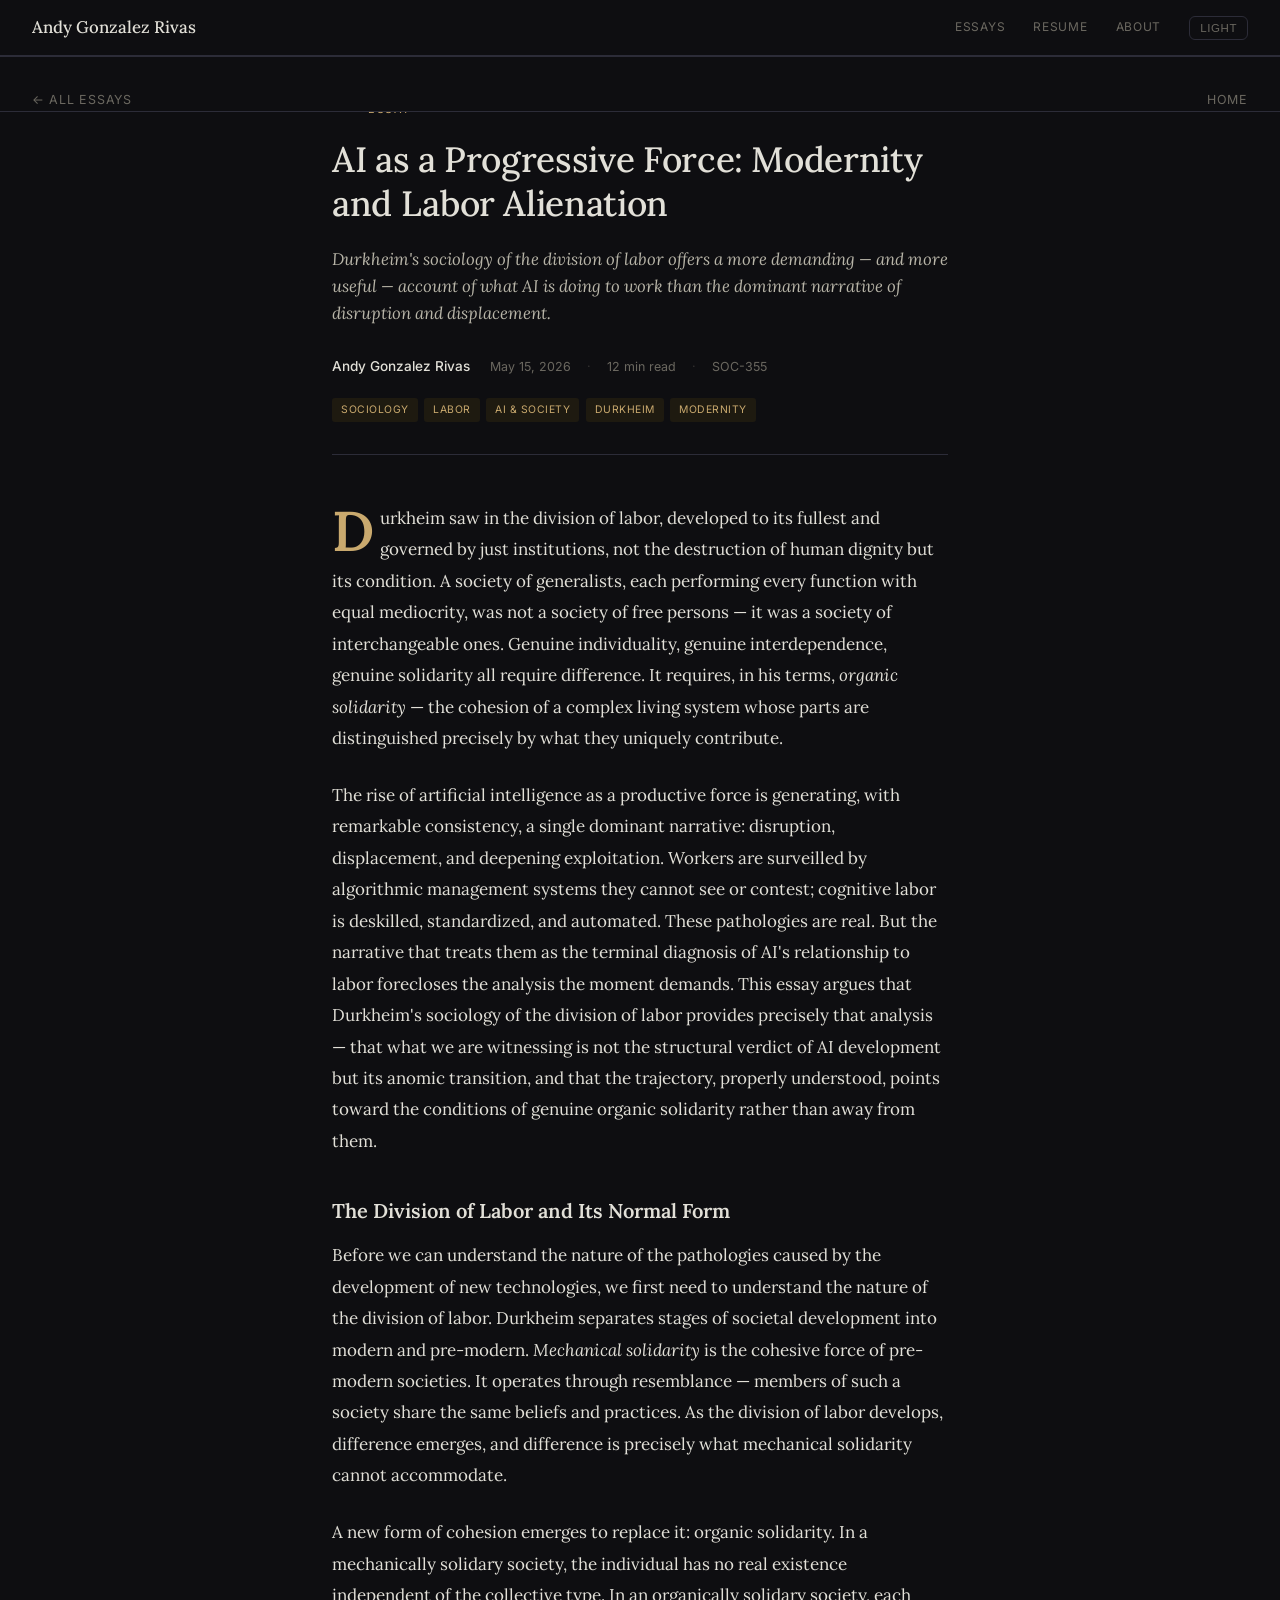
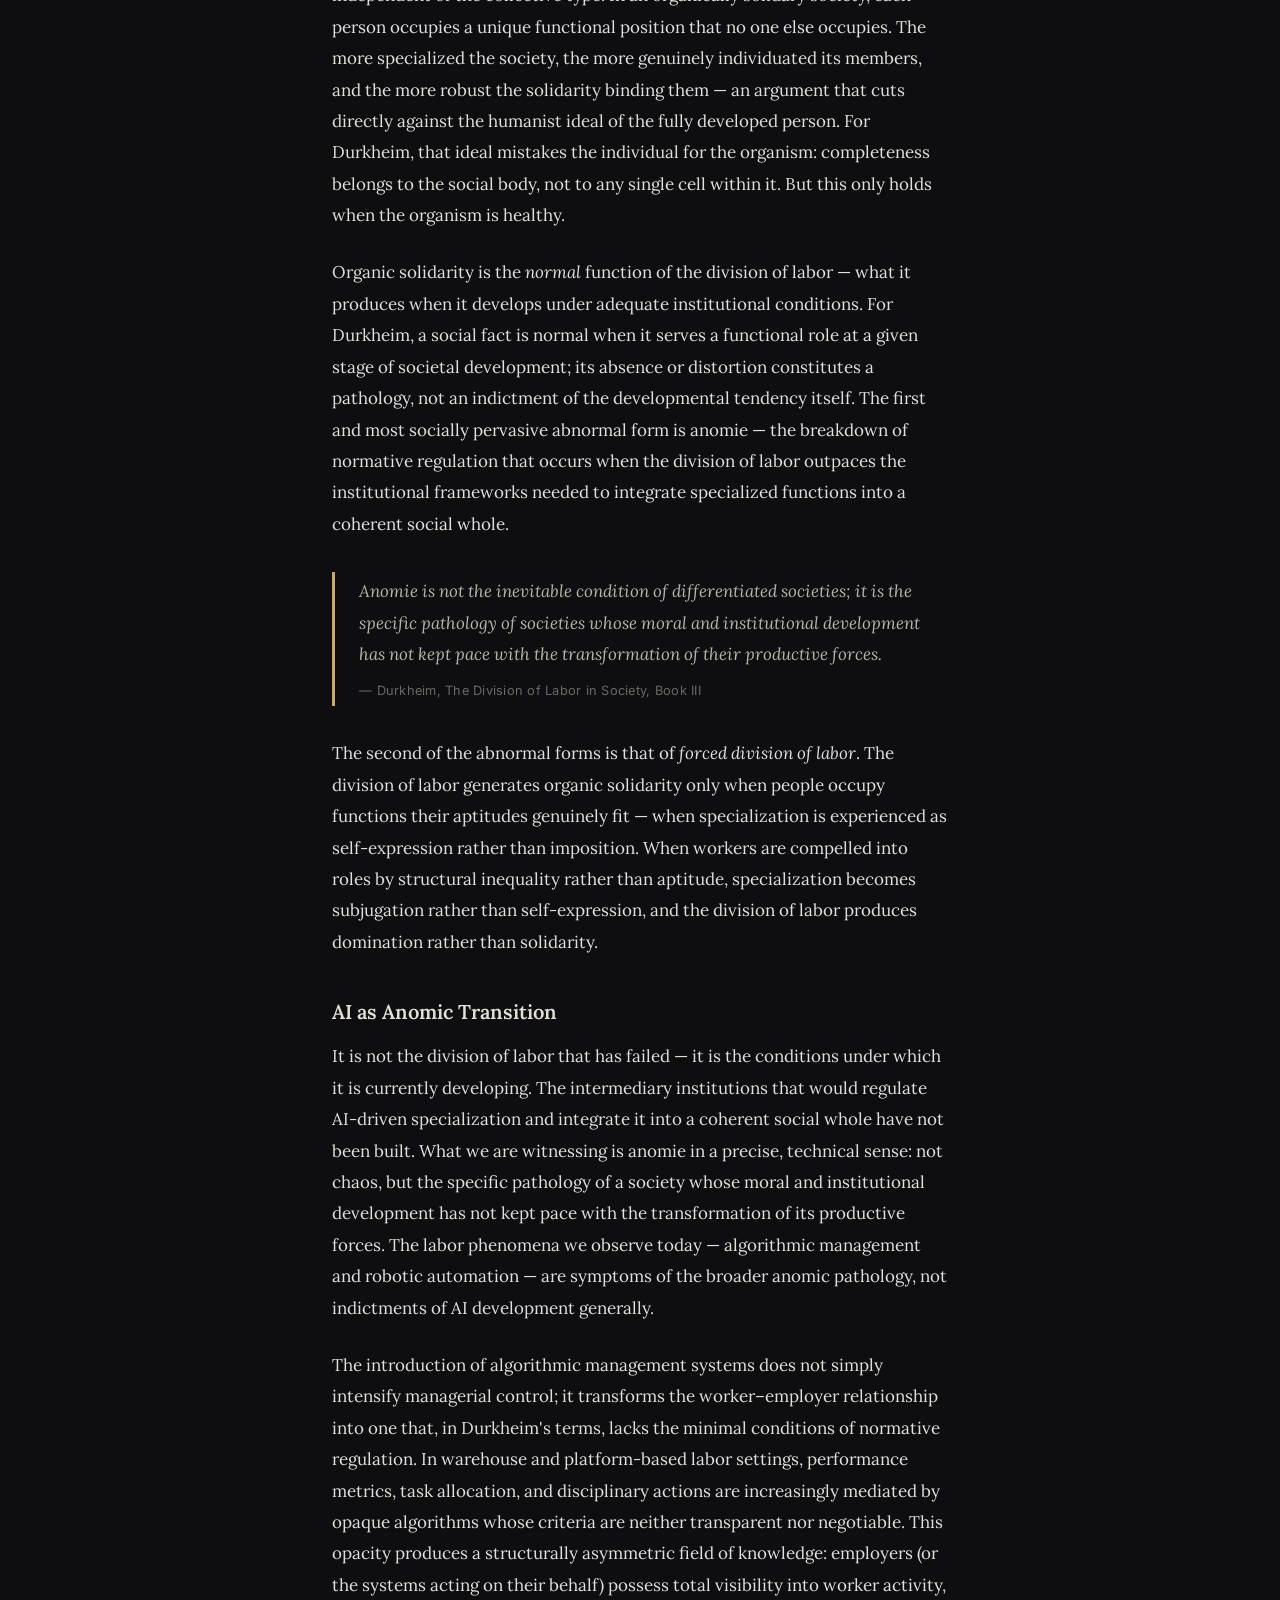
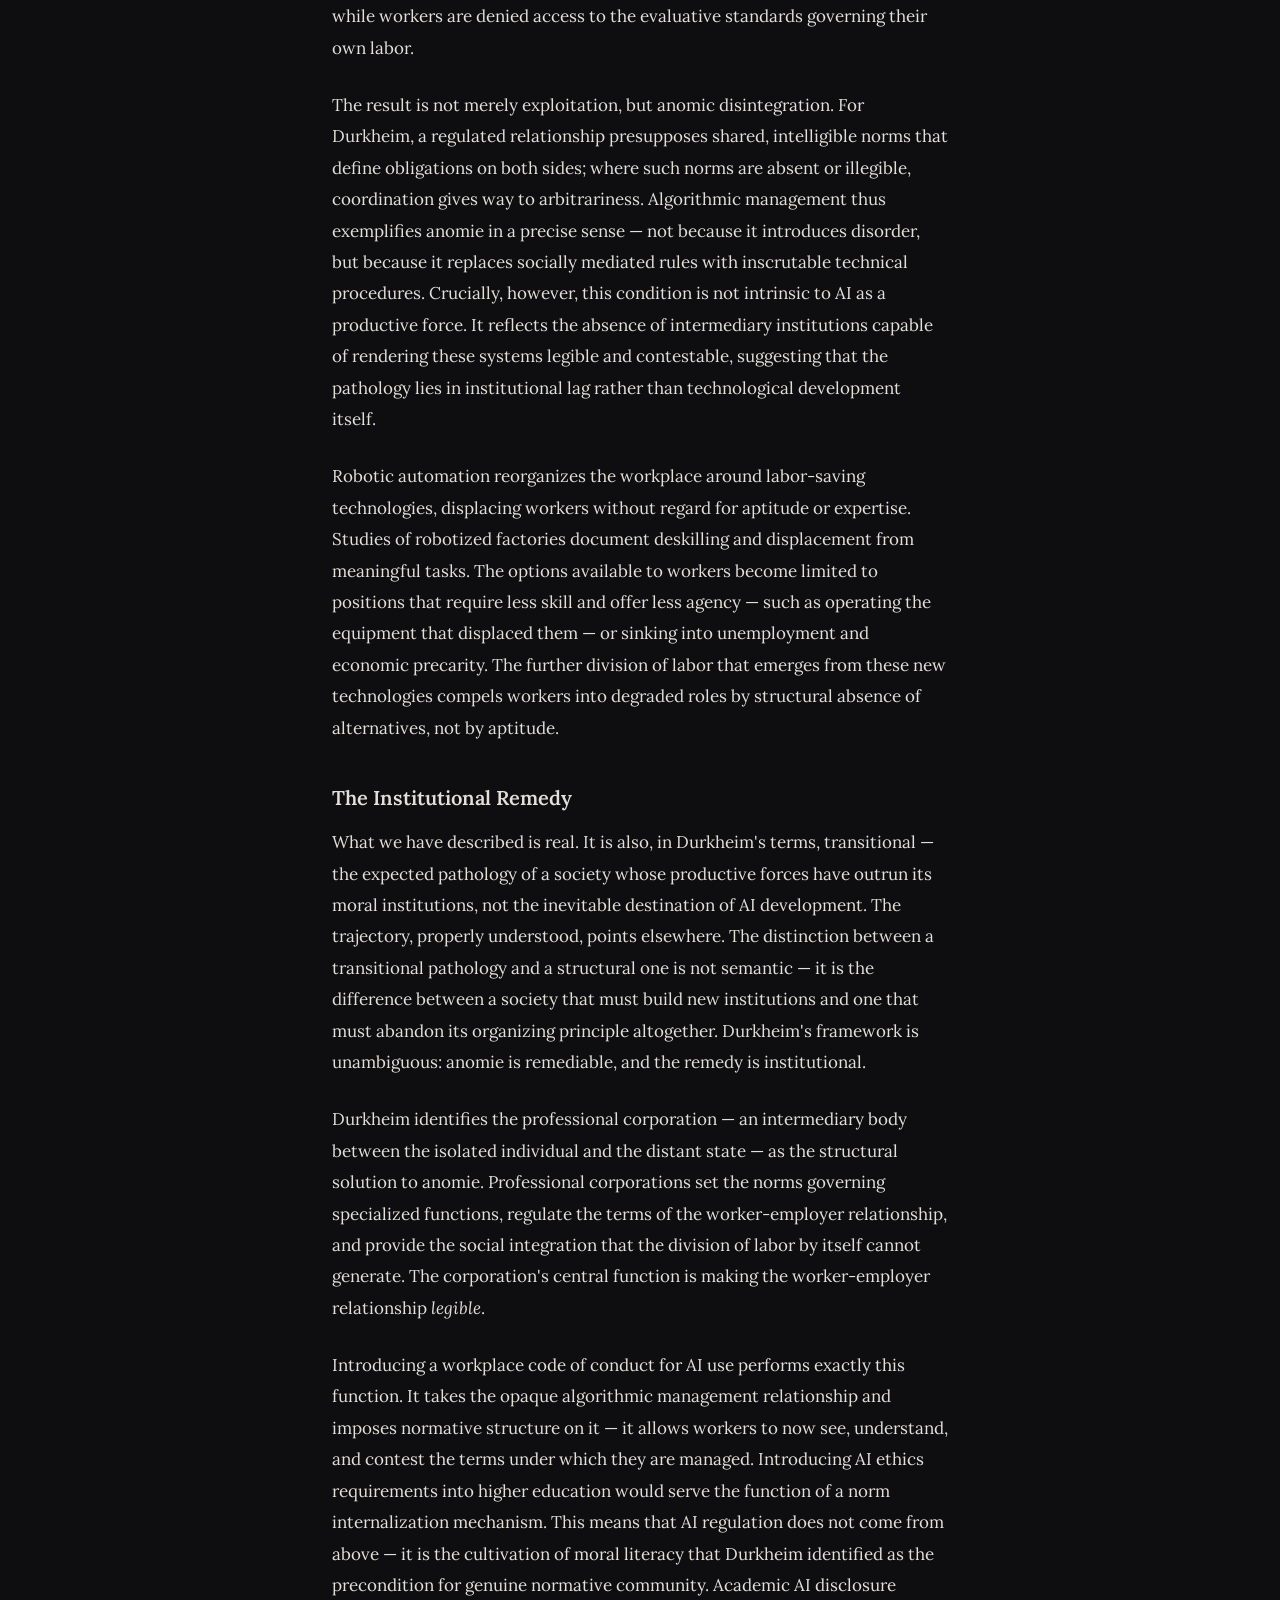
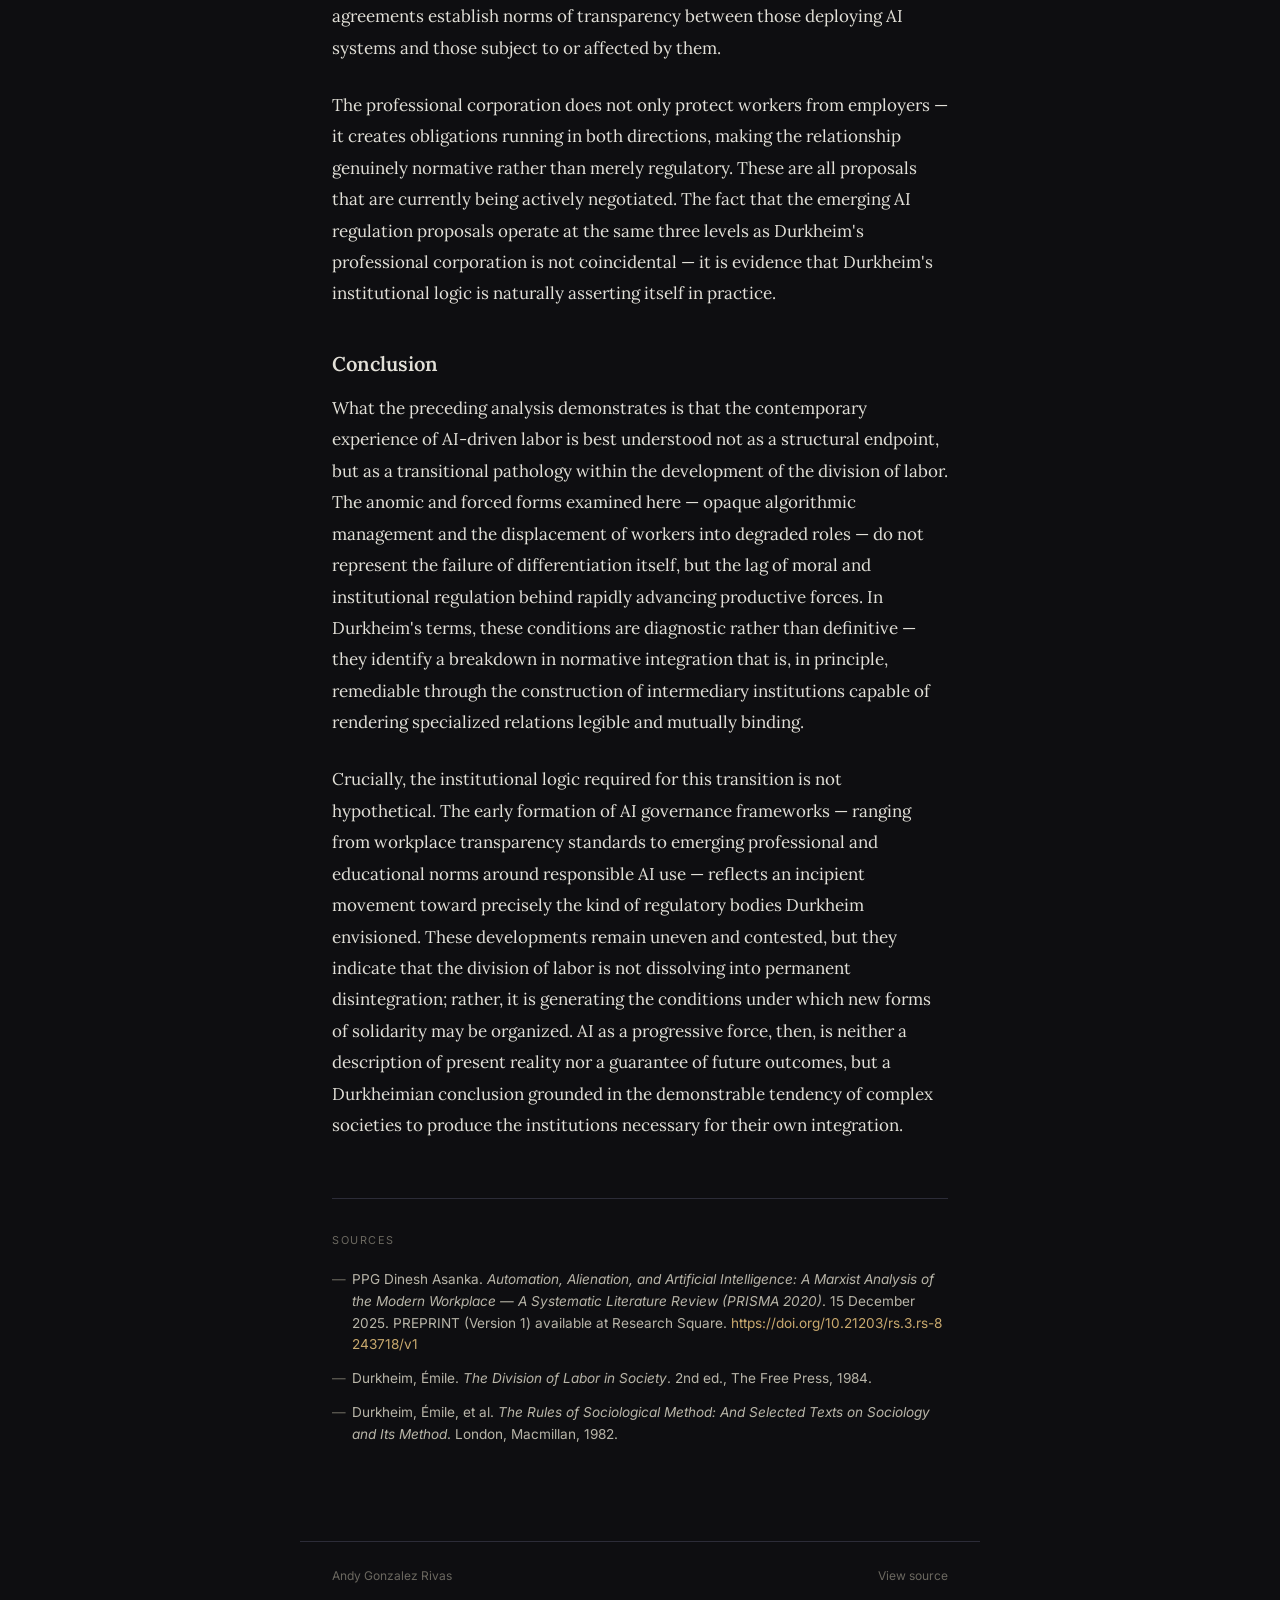
==== commit e6d2d530: "Fix post page nav: add full nav with Resume and Home links" ====
--- a/posts/ai-progressive-force-durkheim.html
+++ b/posts/ai-progressive-force-durkheim.html
@@ -6,11 +6,11 @@
   <title>AI as a Progressive Force: Modernity and Labor Alienation — Andy Gonzalez Rivas</title>
   <meta name="description" content="Durkheim's sociology of the division of labor offers a more demanding account of what AI is doing to work than the dominant narrative of disruption and displacement." />
   <meta name="author" content="Andy Gonzalez Rivas" />
-  <link rel="canonical" href="https://andy00091.github.io/posts/ai-progressive-force-durkheim.html" />
+  <link rel="canonical" href="https://andyglzrivas.github.io/posts/ai-progressive-force-durkheim.html" />
 
   <!-- Open Graph -->
   <meta property="og:type" content="article" />
-  <meta property="og:url" content="https://andy00091.github.io/posts/ai-progressive-force-durkheim.html" />
+  <meta property="og:url" content="https://andyglzrivas.github.io/posts/ai-progressive-force-durkheim.html" />
   <meta property="og:title" content="AI as a Progressive Force: Modernity and Labor Alienation" />
   <meta property="og:description" content="Durkheim's sociology of the division of labor offers a more demanding account of what AI is doing to work than the dominant narrative of disruption and displacement." />
   <meta property="og:site_name" content="Andy Gonzalez Rivas" />
@@ -31,10 +31,14 @@
 </head>
 <body>
 
-<nav>
-  <a href="../index.html#essays" class="nav-back">← All essays</a>
+<nav class="site-nav">
   <div class="nav-logo"><a href="../index.html">Andy Gonzalez Rivas</a></div>
-  <button class="theme-toggle" onclick="toggleTheme()">Light</button>
+  <div class="nav-links">
+    <a href="../index.html#essays">Essays</a>
+    <a href="../resume.html" data-hide-sm>Resume</a>
+    <a href="../index.html#about" data-hide-sm>About</a>
+    <button class="theme-toggle" onclick="toggleTheme()">Light</button>
+  </div>
 </nav>
 
 <div class="article-wrapper">
@@ -127,7 +131,7 @@
 
 <footer>
   <span>Andy Gonzalez Rivas</span>
-  <a href="https://github.com/andy00091/andy00091.github.io" target="_blank">View source</a>
+  <a href="https://github.com/andyglzrivas/andyglzrivas.github.io" target="_blank">View source</a>
 </footer>
 
 <script>
